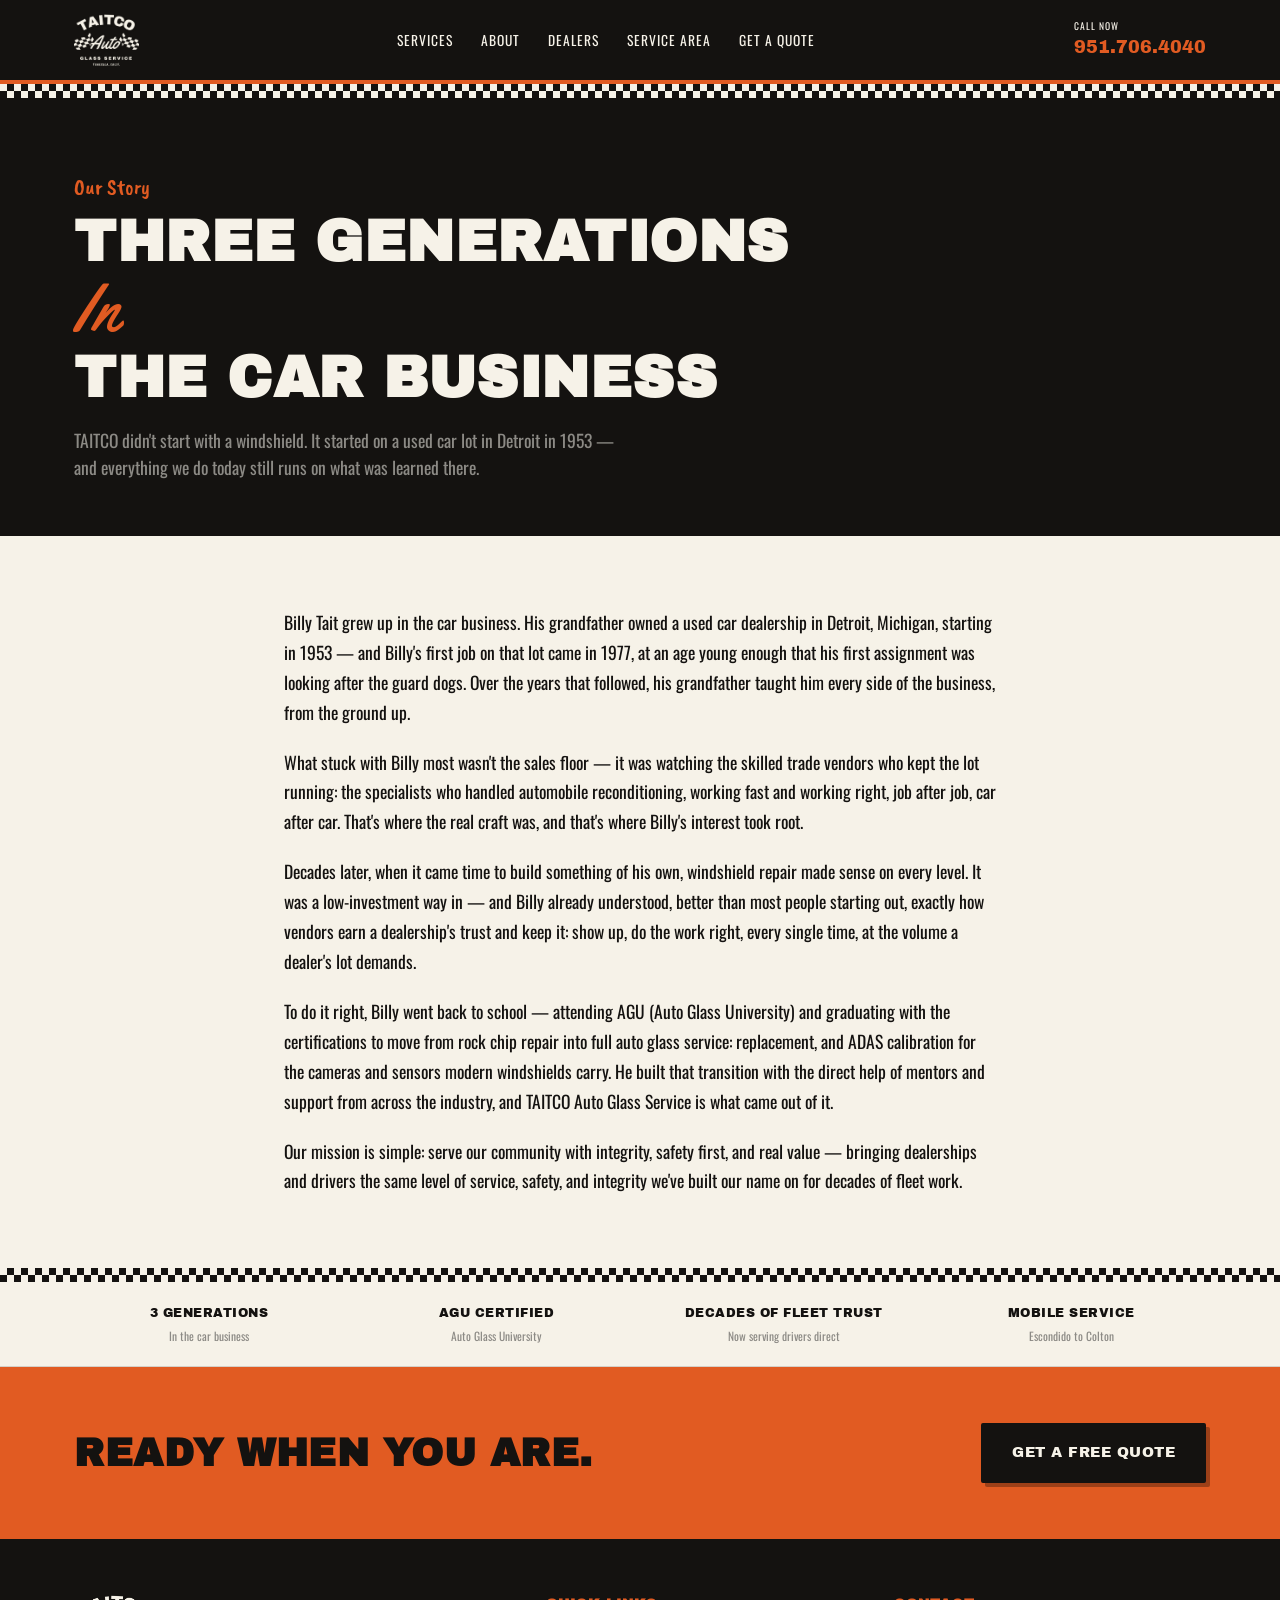
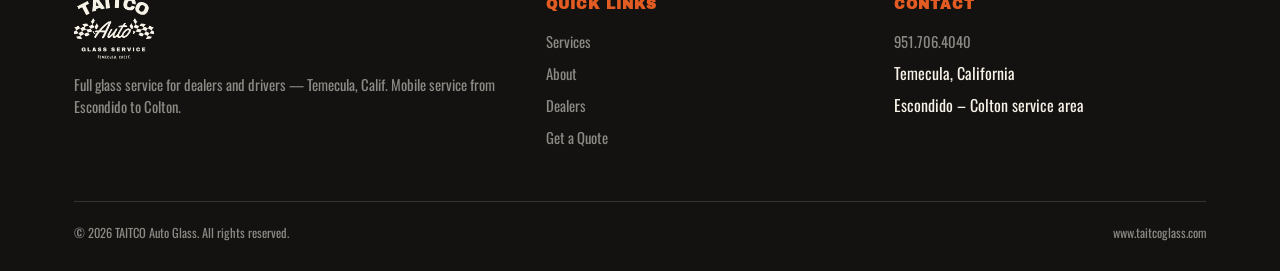
==== about.html @ 7a6e1a65 "Add About page (real founder story), 3 service detail pages with FAQs, sharpen guarantee copy — mode" ====
<!DOCTYPE html>
<html lang="en">
<head>
<meta charset="UTF-8">
<meta name="viewport" content="width=device-width, initial-scale=1.0">
<title>About Us | TAITCO Auto Glass — Temecula, CA</title>
<meta name="description" content="Three generations in the car business. TAITCO Auto Glass brings decades of dealer-trusted service to every windshield repair and replacement in Temecula, CA.">
<link rel="icon" type="image/png" href="images/taitco-logo.png">
<link rel="preconnect" href="https://fonts.googleapis.com">
<link href="https://fonts.googleapis.com/css2?family=Archivo+Black&family=Caveat+Brush&family=Oswald:wght@400;500;600&family=Yellowtail&display=swap" rel="stylesheet">
<link rel="stylesheet" href="css/style.css">
</head>
<body>

<header class="site-header">
  <div class="wrap">
    <a href="index.html" class="brand"><img src="images/taitco-logo.png" alt="TAITCO Auto Glass Service — Temecula, Calif." class="brand-mark"></a>
    <nav class="main-nav">
      <a href="index.html#services">Services</a>
      <a href="about.html">About</a>
      <a href="dealer.html">Dealers</a>
      <a href="index.html#service-area">Service Area</a>
      <a href="index.html#quote">Get a Quote</a>
    </nav>
    <a href="tel:9517064040" class="header-phone">
      <small>Call Now</small>
      951.706.4040
    </a>
  </div>
</header>

<div class="flag-divider"></div>

<!-- ABOUT HERO -->
<section class="hero" style="padding-bottom:56px;">
  <div class="wrap" style="grid-template-columns:1fr;">
    <div>
      <span class="hero-eyebrow">Our Story</span>
      <h1>Three Generations <span class="script">In</span> The Car Business</h1>
      <p class="hero-sub" style="max-width:62ch;">TAITCO didn't start with a windshield. It started on a used car lot in Detroit in 1953 — and everything we do today still runs on what was learned there.</p>
    </div>
  </div>
</section>

<!-- FOUNDER STORY -->
<section>
  <div class="wrap" style="max-width:760px;">
    <p style="font-size:1.1rem; line-height:1.7; margin-bottom:20px;">
      Billy Tait grew up in the car business. His grandfather owned a used car dealership in Detroit, Michigan, starting in 1953 — and Billy's first job on that lot came in 1977, at an age young enough that his first assignment was looking after the guard dogs. Over the years that followed, his grandfather taught him every side of the business, from the ground up.
    </p>
    <p style="font-size:1.1rem; line-height:1.7; margin-bottom:20px;">
      What stuck with Billy most wasn't the sales floor — it was watching the skilled trade vendors who kept the lot running: the specialists who handled automobile reconditioning, working fast and working right, job after job, car after car. That's where the real craft was, and that's where Billy's interest took root.
    </p>
    <p style="font-size:1.1rem; line-height:1.7; margin-bottom:20px;">
      Decades later, when it came time to build something of his own, windshield repair made sense on every level. It was a low-investment way in — and Billy already understood, better than most people starting out, exactly how vendors earn a dealership's trust and keep it: show up, do the work right, every single time, at the volume a dealer's lot demands.
    </p>
    <p style="font-size:1.1rem; line-height:1.7; margin-bottom:20px;">
      To do it right, Billy went back to school — attending AGU (Auto Glass University) and graduating with the certifications to move from rock chip repair into full auto glass service: replacement, and ADAS calibration for the cameras and sensors modern windshields carry. He built that transition with the direct help of mentors and support from across the industry, and TAITCO Auto Glass Service is what came out of it.
    </p>
    <p style="font-size:1.1rem; line-height:1.7;">
      Our mission is simple: serve our community with integrity, safety first, and real value — bringing dealerships and drivers the same level of service, safety, and integrity we've built our name on for decades of fleet work.
    </p>
  </div>
</section>

<div class="flag-divider"></div>

<!-- TRUST BAR -->
<div class="trust-bar">
  <div class="wrap">
    <div class="trust-item">3 Generations<span>In the car business</span></div>
    <div class="trust-item">AGU Certified<span>Auto Glass University</span></div>
    <div class="trust-item">Decades of Fleet Trust<span>Now serving drivers direct</span></div>
    <div class="trust-item">Mobile Service<span>Escondido to Colton</span></div>
  </div>
</div>

<!-- CTA -->
<section class="mobile-callout" style="padding:56px 0;">
  <div class="wrap">
    <h2 class="mt-0">Ready When You Are.</h2>
    <a href="index.html#quote" class="btn btn-dark">Get a Free Quote</a>
  </div>
</section>

<!-- FOOTER -->
<footer class="site-footer">
  <div class="wrap">
    <div class="footer-grid">
      <div>
        <div class="brand" style="margin-bottom:14px;"><img src="images/taitco-logo.png" alt="TAITCO Auto Glass Service" class="brand-mark" style="height:64px;"></div>
        <p>Full glass service for dealers and drivers &mdash; Temecula, Calif. Mobile service from Escondido to Colton.</p>
      </div>
      <div>
        <h4>Quick Links</h4>
        <ul>
          <li><a href="index.html#services">Services</a></li>
          <li><a href="about.html">About</a></li>
          <li><a href="dealer.html">Dealers</a></li>
          <li><a href="index.html#quote">Get a Quote</a></li>
        </ul>
      </div>
      <div>
        <h4>Contact</h4>
        <ul>
          <li><a href="tel:9517064040">951.706.4040</a></li>
          <li>Temecula, California</li>
          <li>Escondido &ndash; Colton service area</li>
        </ul>
      </div>
    </div>
    <div class="footer-bottom">
      <span>&copy; <span id="year"></span> TAITCO Auto Glass. All rights reserved.</span>
      <span>www.taitcoglass.com</span>
    </div>
  </div>
</footer>

<script src="js/main.js"></script>
</body>
</html>
---- css/style.css ----
/* ===========================================================
   TAITCO GLASS — Brand tokens
   =========================================================== */
:root {
  --ink: #141210;
  --cream: #F6F2E8;
  --gray: #8C8A85;
  --orange: #E15B22;
  --gold: #B8912F;

  --font-display: 'Archivo Black', sans-serif;
  --font-script: 'Yellowtail', cursive;
  --font-hand: 'Caveat Brush', cursive;
  --font-body: 'Oswald', sans-serif;

  --max-w: 1180px;
}

* { box-sizing: border-box; margin: 0; padding: 0; }

html { scroll-behavior: smooth; }

body {
  background: var(--cream);
  color: var(--ink);
  font-family: var(--font-body);
  font-weight: 400;
  line-height: 1.5;
  -webkit-font-smoothing: antialiased;
}

img { max-width: 100%; display: block; }

a { color: inherit; text-decoration: none; }

.wrap {
  max-width: var(--max-w);
  margin: 0 auto;
  padding: 0 24px;
}

h1, h2, h3 {
  font-family: var(--font-display);
  text-transform: uppercase;
  letter-spacing: 0.5px;
  line-height: 1.1;
}

h1 { font-size: clamp(2.1rem, 5vw, 3.6rem); }
h2 { font-size: clamp(1.6rem, 3.5vw, 2.4rem); }
h3 { font-size: 1.15rem; }

.script { font-family: var(--font-script); font-weight: 400; text-transform: none; letter-spacing: 0; }
.hand { font-family: var(--font-hand); text-transform: none; letter-spacing: 0; }

/* Buttons */
.btn {
  display: inline-flex;
  align-items: center;
  gap: 10px;
  font-family: var(--font-display);
  text-transform: uppercase;
  font-size: 0.9rem;
  letter-spacing: 0.5px;
  padding: 16px 28px;
  border: 3px solid var(--ink);
  border-radius: 2px;
  box-shadow: 4px 4px 0 var(--ink);
  transition: transform 0.12s ease, box-shadow 0.12s ease;
  cursor: pointer;
}
.btn:hover { transform: translate(2px, 2px); box-shadow: 2px 2px 0 var(--ink); }
.btn:active { transform: translate(4px, 4px); box-shadow: 0 0 0 var(--ink); }

.btn-primary { background: var(--orange); color: var(--cream); }
.btn-dark { background: var(--ink); color: var(--cream); }
.btn-ghost { background: transparent; color: var(--ink); }

/* ===========================================================
   HEADER
   =========================================================== */
.site-header {
  position: sticky;
  top: 0;
  z-index: 100;
  background: var(--ink);
  color: var(--cream);
  border-bottom: 4px solid var(--orange);
}
.site-header .wrap {
  display: flex;
  align-items: center;
  justify-content: space-between;
  padding-top: 14px;
  padding-bottom: 14px;
  gap: 16px;
}
.brand { display: flex; align-items: center; }
.brand-mark { height: 44px; width: auto; display: block; }
@media (min-width: 900px) { .brand-mark { height: 52px; } }

.header-phone {
  font-family: var(--font-display);
  font-size: 1.1rem;
  color: var(--orange);
  white-space: nowrap;
}
.header-phone small {
  display: block;
  font-family: var(--font-body);
  text-transform: uppercase;
  font-size: 0.6rem;
  color: var(--cream);
  letter-spacing: 1px;
  margin-bottom: 2px;
}

.main-nav { display: none; }
@media (min-width: 900px) {
  .main-nav { display: flex; gap: 28px; }
  .main-nav a {
    font-family: var(--font-body);
    text-transform: uppercase;
    font-size: 0.85rem;
    letter-spacing: 1px;
  }
  .main-nav a:hover { color: var(--orange); }
}

/* ===========================================================
   FLAG DIVIDER — signature element
   =========================================================== */
.flag-divider {
  height: 14px;
  background-image: linear-gradient(45deg, var(--ink) 25%, transparent 25%),
    linear-gradient(-45deg, var(--ink) 25%, transparent 25%),
    linear-gradient(45deg, transparent 75%, var(--ink) 75%),
    linear-gradient(-45deg, transparent 75%, var(--ink) 75%);
  background-size: 14px 14px;
  background-position: 0 0, 0 7px, 7px -7px, -7px 0px;
  background-color: var(--cream);
}

/* ===========================================================
   HERO
   =========================================================== */
.hero {
  background: var(--ink);
  color: var(--cream);
  padding: 72px 0 64px;
  position: relative;
  overflow: hidden;
}
.hero .wrap {
  display: grid;
  gap: 40px;
}
@media (min-width: 900px) {
  .hero .wrap { grid-template-columns: 1.1fr 0.9fr; align-items: center; }
}
.hero-eyebrow {
  font-family: var(--font-hand);
  color: var(--orange);
  font-size: 1.4rem;
}
.hero h1 { margin-top: 6px; }
.hero h1 .script { color: var(--orange); display: block; font-size: 1.15em; }
.hero-sub {
  margin-top: 18px;
  font-size: 1.1rem;
  color: var(--gray);
  max-width: 46ch;
}
.hero-actions {
  margin-top: 30px;
  display: flex;
  flex-wrap: wrap;
  gap: 16px;
}
.hero-service-area {
  margin-top: 24px;
  font-size: 0.85rem;
  text-transform: uppercase;
  letter-spacing: 1px;
  color: var(--gray);
}
.hero-service-area strong { color: var(--cream); }

.hero-services {
  display: grid;
  gap: 12px;
}
.hero-service-card {
  background: var(--cream);
  color: var(--ink);
  border: 3px solid var(--ink);
  border-radius: 2px;
  padding: 18px 20px;
  box-shadow: 5px 5px 0 var(--orange);
}
.hero-service-card h3 { color: var(--ink); }
.hero-service-card p { font-size: 0.9rem; color: var(--gray); margin-top: 4px; }

/* ===========================================================
   TRUST BAR
   =========================================================== */
.trust-bar {
  background: var(--cream);
  border-bottom: 1px solid rgba(20,18,16,0.15);
  padding: 22px 0;
}
.trust-bar .wrap {
  display: grid;
  grid-template-columns: repeat(2, 1fr);
  gap: 18px;
  text-align: center;
}
@media (min-width: 700px) {
  .trust-bar .wrap { grid-template-columns: repeat(4, 1fr); }
}
.trust-item {
  font-family: var(--font-display);
  font-size: 0.78rem;
  text-transform: uppercase;
  letter-spacing: 0.5px;
  color: var(--ink);
}
.trust-item span {
  display: block;
  font-family: var(--font-body);
  color: var(--gray);
  font-size: 0.72rem;
  text-transform: none;
  letter-spacing: 0;
  margin-top: 4px;
}

/* ===========================================================
   SECTION SHARED
   =========================================================== */
section { padding: 72px 0; }
.section-head { max-width: 620px; margin-bottom: 44px; }
.section-eyebrow {
  font-family: var(--font-hand);
  color: var(--orange);
  font-size: 1.3rem;
  display: block;
  margin-bottom: 4px;
}
.section-head p { color: var(--gray); margin-top: 12px; font-size: 1.05rem; }

/* ===========================================================
   SERVICES GRID
   =========================================================== */
.services-grid {
  display: grid;
  gap: 24px;
  grid-template-columns: 1fr;
}
@media (min-width: 700px) {
  .services-grid { grid-template-columns: repeat(3, 1fr); }
}
.service-card {
  background: var(--ink);
  color: var(--cream);
  border-radius: 2px;
  padding: 30px 26px;
  display: flex;
  flex-direction: column;
  gap: 14px;
  border: 3px solid var(--ink);
  transition: border-color 0.15s ease;
}
.service-card:hover { border-color: var(--orange); }
.service-card .num {
  font-family: var(--font-display);
  color: var(--orange);
  font-size: 0.85rem;
}
.service-card h3 { color: var(--cream); }
.service-card p { color: var(--gray); font-size: 0.95rem; flex-grow: 1; }
.service-card .learn {
  font-family: var(--font-display);
  font-size: 0.78rem;
  text-transform: uppercase;
  color: var(--orange);
  letter-spacing: 0.5px;
}

/* ===========================================================
   DEALER / RETAIL SPLIT — signature section
   =========================================================== */
.split {
  background: var(--ink);
  color: var(--cream);
}
.split-grid {
  display: grid;
  gap: 2px;
  background: var(--orange);
  border: 2px solid var(--orange);
}
@media (min-width: 800px) {
  .split-grid { grid-template-columns: 1fr 1fr; }
}
.split-panel {
  background: var(--ink);
  padding: 44px 36px;
}
.split-panel .tag {
  font-family: var(--font-display);
  font-size: 0.75rem;
  letter-spacing: 1px;
  color: var(--orange);
  text-transform: uppercase;
}
.split-panel h3 { margin-top: 10px; color: var(--cream); font-size: 1.7rem; }
.split-panel p { color: var(--gray); margin-top: 14px; }
.split-panel ul { margin-top: 18px; list-style: none; }
.split-panel li {
  padding-left: 22px;
  position: relative;
  margin-bottom: 10px;
  font-size: 0.95rem;
  color: var(--cream);
}
.split-panel li::before {
  content: "";
  position: absolute;
  left: 0;
  top: 8px;
  width: 10px;
  height: 10px;
  background: var(--orange);
}
.split-panel .btn { margin-top: 22px; }

/* ===========================================================
   MOBILE CALLOUT
   =========================================================== */
.mobile-callout {
  background: var(--orange);
  color: var(--ink);
  padding: 54px 0;
}
.mobile-callout .wrap {
  display: flex;
  flex-wrap: wrap;
  align-items: center;
  justify-content: space-between;
  gap: 24px;
}
.mobile-callout h2 { max-width: 560px; }
.mobile-callout .btn-dark { background: var(--ink); color: var(--cream); border-color: var(--ink); box-shadow: 4px 4px 0 rgba(0,0,0,0.3); }

/* ===========================================================
   SERVICE AREA
   =========================================================== */
.area-list {
  display: flex;
  flex-wrap: wrap;
  gap: 10px 14px;
  margin-top: 8px;
}
.area-list span {
  font-family: var(--font-body);
  font-size: 0.9rem;
  text-transform: uppercase;
  letter-spacing: 0.5px;
  padding: 8px 14px;
  border: 2px solid var(--ink);
  border-radius: 2px;
}

/* ===========================================================
   QUOTE FORM
   =========================================================== */
.quote-section { background: #ECE7D9; }
.quote-box {
  background: var(--cream);
  border: 3px solid var(--ink);
  border-radius: 2px;
  box-shadow: 8px 8px 0 var(--orange);
  padding: 40px;
  max-width: 720px;
}
.form-grid { display: grid; gap: 18px; margin-top: 24px; }
@media (min-width: 640px) {
  .form-grid.two-col { grid-template-columns: 1fr 1fr; }
}
label {
  display: block;
  font-family: var(--font-display);
  font-size: 0.72rem;
  text-transform: uppercase;
  letter-spacing: 0.5px;
  margin-bottom: 6px;
}
input, select, textarea {
  width: 100%;
  font-family: var(--font-body);
  font-size: 1rem;
  padding: 12px 14px;
  border: 2px solid var(--ink);
  border-radius: 2px;
  background: #fff;
  color: var(--ink);
}
input:focus, select:focus, textarea:focus {
  outline: 3px solid var(--orange);
  outline-offset: 1px;
}
.quote-note {
  margin-top: 18px;
  font-size: 0.85rem;
  color: var(--gray);
  border-left: 3px solid var(--orange);
  padding-left: 12px;
}

/* ===========================================================
   REVIEWS
   =========================================================== */
.reviews-grid {
  display: grid;
  gap: 22px;
  grid-template-columns: 1fr;
}
@media (min-width: 700px) {
  .reviews-grid { grid-template-columns: repeat(3, 1fr); }
}
.review-card {
  background: var(--cream);
  border: 2px solid var(--ink);
  padding: 26px;
  border-radius: 2px;
}
.review-card .stars { color: var(--gold); font-size: 1.1rem; letter-spacing: 2px; }
.review-card p { margin-top: 12px; font-size: 0.95rem; }
.review-card .who {
  margin-top: 16px;
  font-family: var(--font-display);
  font-size: 0.78rem;
  text-transform: uppercase;
  color: var(--gray);
}

/* ===========================================================
   FOOTER
   =========================================================== */
.site-footer {
  background: var(--ink);
  color: var(--cream);
  padding: 56px 0 28px;
}
.footer-grid {
  display: grid;
  gap: 36px;
  grid-template-columns: 1fr;
}
@media (min-width: 800px) {
  .footer-grid { grid-template-columns: 1.4fr 1fr 1fr; }
}
.footer-grid h4 {
  font-family: var(--font-display);
  font-size: 0.85rem;
  text-transform: uppercase;
  letter-spacing: 1px;
  color: var(--orange);
  margin-bottom: 14px;
}
.footer-grid p, .footer-grid a { color: var(--gray); font-size: 0.92rem; }
.footer-grid ul { list-style: none; }
.footer-grid li { margin-bottom: 8px; }
.footer-grid a:hover { color: var(--cream); }
.footer-bottom {
  margin-top: 44px;
  padding-top: 22px;
  border-top: 1px solid rgba(246,242,232,0.15);
  font-size: 0.78rem;
  color: var(--gray);
  display: flex;
  flex-wrap: wrap;
  justify-content: space-between;
  gap: 10px;
}

/* Utility */
.center { text-align: center; }
.mt-0 { margin-top: 0; }
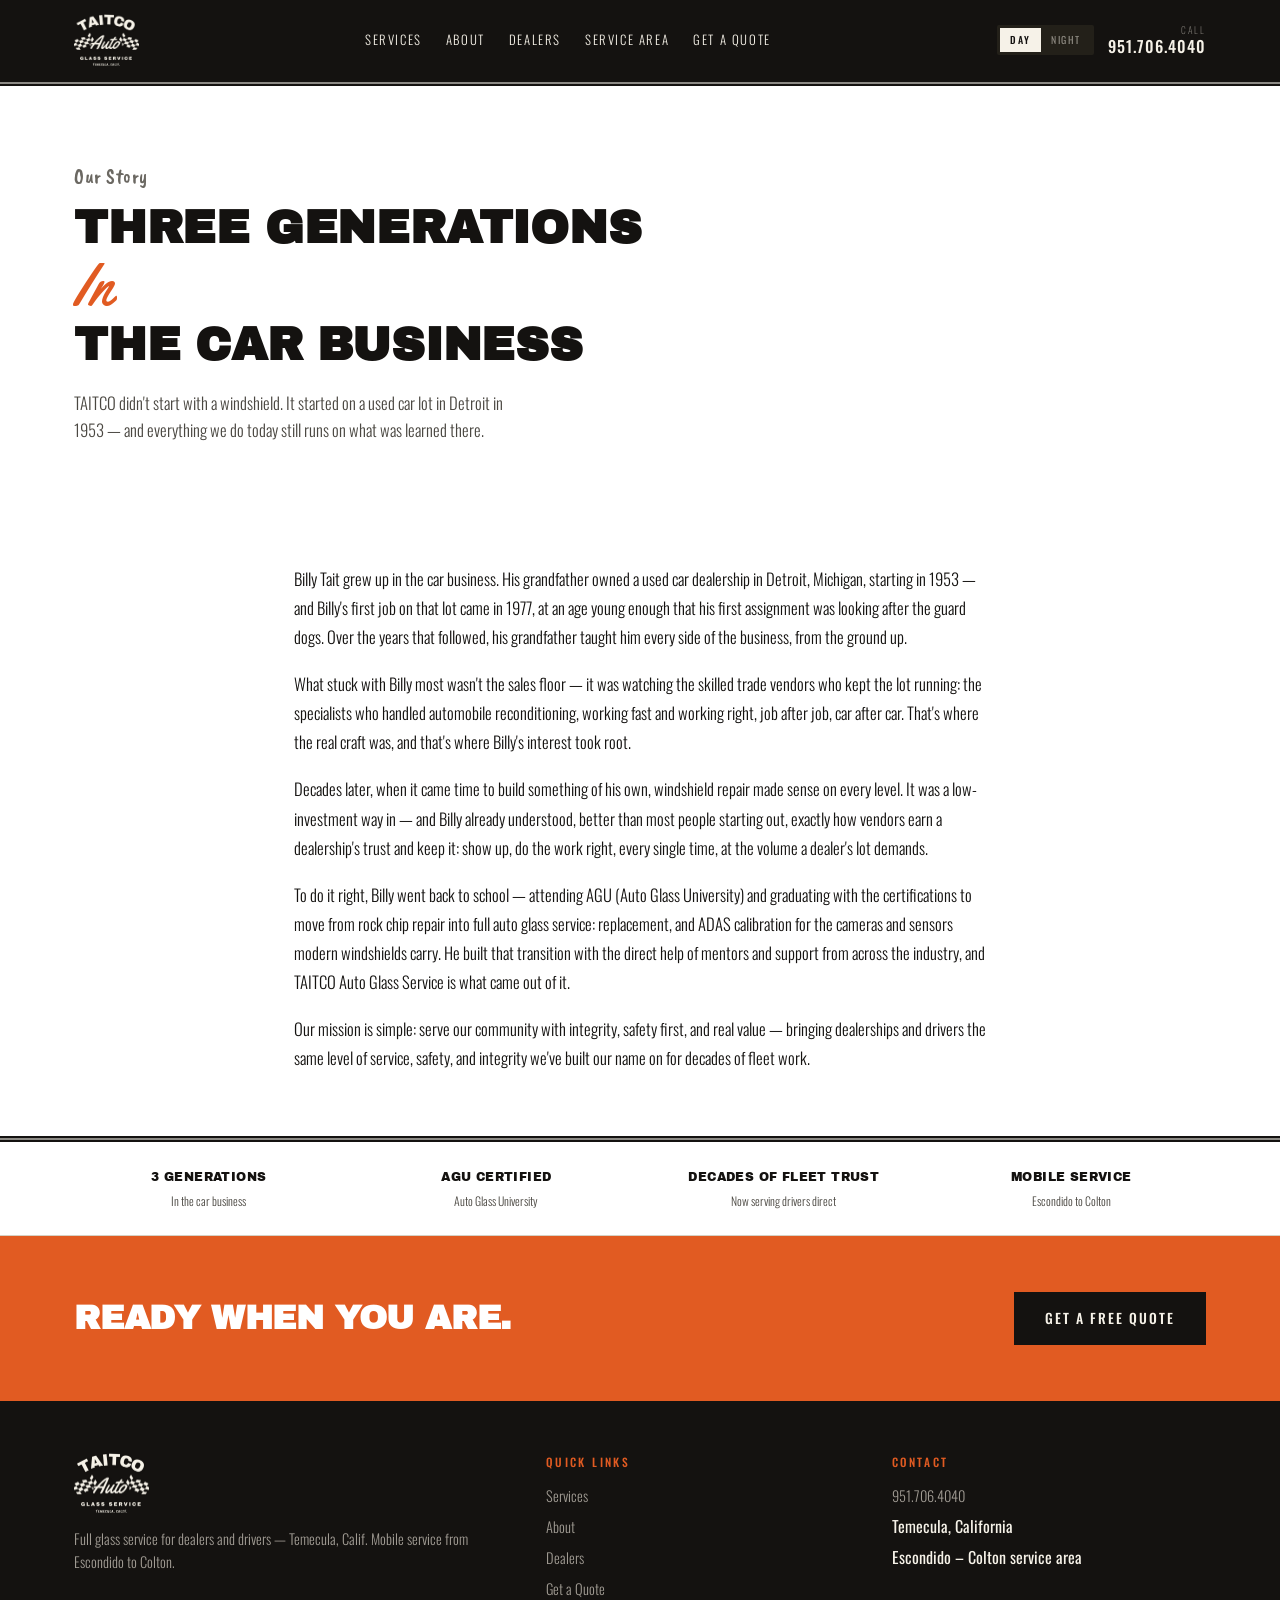
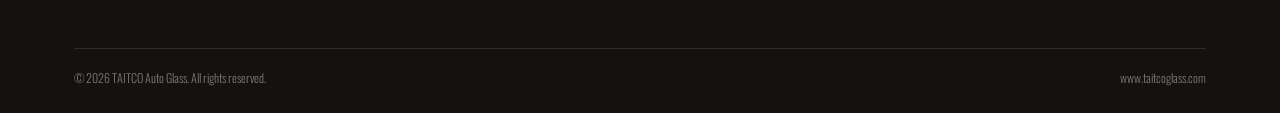
==== commit a86868e4: "Redesign: Sign Shop / grey direction — flat buttons, pinstripe replaces checkered band, day/night th" ====
--- a/about.html
+++ b/about.html
@@ -1,5 +1,5 @@
 <!DOCTYPE html>
-<html lang="en">
+<html lang="en" data-theme="night">
 <head>
 <meta charset="UTF-8">
 <meta name="viewport" content="width=device-width, initial-scale=1.0">
@@ -7,7 +7,7 @@
 <meta name="description" content="Three generations in the car business. TAITCO Auto Glass brings decades of dealer-trusted service to every windshield repair and replacement in Temecula, CA.">
 <link rel="icon" type="image/png" href="images/taitco-logo.png">
 <link rel="preconnect" href="https://fonts.googleapis.com">
-<link href="https://fonts.googleapis.com/css2?family=Archivo+Black&family=Caveat+Brush&family=Oswald:wght@400;500;600&family=Yellowtail&display=swap" rel="stylesheet">
+<link href="https://fonts.googleapis.com/css2?family=Archivo+Black&family=Caveat+Brush&family=Oswald:wght@200;300;400;500;600&family=Yellowtail&display=swap" rel="stylesheet">
 <link rel="stylesheet" href="css/style.css">
 </head>
 <body>
@@ -22,48 +22,62 @@
       <a href="index.html#service-area">Service Area</a>
       <a href="index.html#quote">Get a Quote</a>
     </nav>
-    <a href="tel:9517064040" class="header-phone">
-      <small>Call Now</small>
-      951.706.4040
-    </a>
+    <div class="header-right">
+      <div class="theme-switch" role="group" aria-label="Display mode">
+        <button id="btnDay" type="button" onclick="setTheme('day')">Day</button>
+        <button id="btnNight" type="button" class="on" onclick="setTheme('night')">Night</button>
+      </div>
+      <a href="tel:9517064040" class="header-phone">
+        <small>Call</small>
+        951.706.4040
+      </a>
+      <button class="nav-toggle" id="navToggle" aria-label="Menu"><span></span><span></span><span></span></button>
+    </div>
   </div>
+  <nav class="mobile-nav" id="mobileNav">
+    <a href="index.html#services">Services</a>
+    <a href="about.html">About</a>
+    <a href="dealer.html">Dealers</a>
+    <a href="index.html#service-area">Service Area</a>
+    <a href="index.html#quote">Get a Quote</a>
+  </nav>
 </header>
 
-<div class="flag-divider"></div>
+<div class="pin"></div>
 
 <!-- ABOUT HERO -->
 <section class="hero" style="padding-bottom:56px;">
-  <div class="wrap" style="grid-template-columns:1fr;">
+  <div class="wrap" style="grid-template-columns:1fr">
     <div>
       <span class="hero-eyebrow">Our Story</span>
       <h1>Three Generations <span class="script">In</span> The Car Business</h1>
-      <p class="hero-sub" style="max-width:62ch;">TAITCO didn't start with a windshield. It started on a used car lot in Detroit in 1953 — and everything we do today still runs on what was learned there.</p>
+      <p class="hero-sub">TAITCO didn't start with a windshield. It started on a used car lot in Detroit in 1953 — and everything we do today still runs on what was learned there.</p>
     </div>
   </div>
 </section>
 
 <!-- FOUNDER STORY -->
 <section>
-  <div class="wrap" style="max-width:760px;">
-    <p style="font-size:1.1rem; line-height:1.7; margin-bottom:20px;">
+  <div class="wrap longform">
+    <p>
       Billy Tait grew up in the car business. His grandfather owned a used car dealership in Detroit, Michigan, starting in 1953 — and Billy's first job on that lot came in 1977, at an age young enough that his first assignment was looking after the guard dogs. Over the years that followed, his grandfather taught him every side of the business, from the ground up.
     </p>
-    <p style="font-size:1.1rem; line-height:1.7; margin-bottom:20px;">
+    <p>
       What stuck with Billy most wasn't the sales floor — it was watching the skilled trade vendors who kept the lot running: the specialists who handled automobile reconditioning, working fast and working right, job after job, car after car. That's where the real craft was, and that's where Billy's interest took root.
     </p>
-    <p style="font-size:1.1rem; line-height:1.7; margin-bottom:20px;">
+    <p>
       Decades later, when it came time to build something of his own, windshield repair made sense on every level. It was a low-investment way in — and Billy already understood, better than most people starting out, exactly how vendors earn a dealership's trust and keep it: show up, do the work right, every single time, at the volume a dealer's lot demands.
     </p>
-    <p style="font-size:1.1rem; line-height:1.7; margin-bottom:20px;">
+    <p>
       To do it right, Billy went back to school — attending AGU (Auto Glass University) and graduating with the certifications to move from rock chip repair into full auto glass service: replacement, and ADAS calibration for the cameras and sensors modern windshields carry. He built that transition with the direct help of mentors and support from across the industry, and TAITCO Auto Glass Service is what came out of it.
     </p>
-    <p style="font-size:1.1rem; line-height:1.7;">
+    <p>
       Our mission is simple: serve our community with integrity, safety first, and real value — bringing dealerships and drivers the same level of service, safety, and integrity we've built our name on for decades of fleet work.
     </p>
   </div>
 </section>
 
-<div class="flag-divider"></div>
+<div class="pin"></div>
 
 <!-- TRUST BAR -->
 <div class="trust-bar">
@@ -88,7 +102,7 @@
   <div class="wrap">
     <div class="footer-grid">
       <div>
-        <div class="brand" style="margin-bottom:14px;"><img src="images/taitco-logo.png" alt="TAITCO Auto Glass Service" class="brand-mark" style="height:64px;"></div>
+        <div class="brand" style="margin-bottom:14px;"><img src="images/taitco-logo.png" alt="TAITCO Auto Glass Service" class="brand-mark" style="height:60px"></div>
         <p>Full glass service for dealers and drivers &mdash; Temecula, Calif. Mobile service from Escondido to Colton.</p>
       </div>
       <div>
--- a/css/style.css
+++ b/css/style.css
@@ -1,490 +1,344 @@
 /* ===========================================================
-   TAITCO GLASS — Brand tokens
+   TAITCO GLASS — Sign Shop / Grey
+   Two themes: night (default) and day (bright, outdoor-legible)
    =========================================================== */
-:root {
-  --ink: #141210;
-  --cream: #F6F2E8;
-  --gray: #8C8A85;
-  --orange: #E15B22;
-  --gold: #B8912F;
-
-  --font-display: 'Archivo Black', sans-serif;
-  --font-script: 'Yellowtail', cursive;
-  --font-hand: 'Caveat Brush', cursive;
-  --font-body: 'Oswald', sans-serif;
-
-  --max-w: 1180px;
-}
-
-* { box-sizing: border-box; margin: 0; padding: 0; }
-
-html { scroll-behavior: smooth; }
-
-body {
-  background: var(--cream);
-  color: var(--ink);
-  font-family: var(--font-body);
-  font-weight: 400;
-  line-height: 1.5;
-  -webkit-font-smoothing: antialiased;
-}
-
-img { max-width: 100%; display: block; }
-
-a { color: inherit; text-decoration: none; }
-
-.wrap {
-  max-width: var(--max-w);
-  margin: 0 auto;
-  padding: 0 24px;
-}
-
-h1, h2, h3 {
-  font-family: var(--font-display);
-  text-transform: uppercase;
-  letter-spacing: 0.5px;
-  line-height: 1.1;
-}
-
-h1 { font-size: clamp(2.1rem, 5vw, 3.6rem); }
-h2 { font-size: clamp(1.6rem, 3.5vw, 2.4rem); }
-h3 { font-size: 1.15rem; }
-
-.script { font-family: var(--font-script); font-weight: 400; text-transform: none; letter-spacing: 0; }
-.hand { font-family: var(--font-hand); text-transform: none; letter-spacing: 0; }
-
-/* Buttons */
-.btn {
-  display: inline-flex;
-  align-items: center;
-  gap: 10px;
-  font-family: var(--font-display);
-  text-transform: uppercase;
-  font-size: 0.9rem;
-  letter-spacing: 0.5px;
-  padding: 16px 28px;
-  border: 3px solid var(--ink);
-  border-radius: 2px;
-  box-shadow: 4px 4px 0 var(--ink);
-  transition: transform 0.12s ease, box-shadow 0.12s ease;
-  cursor: pointer;
-}
-.btn:hover { transform: translate(2px, 2px); box-shadow: 2px 2px 0 var(--ink); }
-.btn:active { transform: translate(4px, 4px); box-shadow: 0 0 0 var(--ink); }
-
-.btn-primary { background: var(--orange); color: var(--cream); }
-.btn-dark { background: var(--ink); color: var(--cream); }
-.btn-ghost { background: transparent; color: var(--ink); }
-
-/* ===========================================================
-   HEADER
-   =========================================================== */
-.site-header {
-  position: sticky;
-  top: 0;
-  z-index: 100;
-  background: var(--ink);
-  color: var(--cream);
-  border-bottom: 4px solid var(--orange);
-}
-.site-header .wrap {
-  display: flex;
-  align-items: center;
-  justify-content: space-between;
-  padding-top: 14px;
-  padding-bottom: 14px;
-  gap: 16px;
-}
-.brand { display: flex; align-items: center; }
-.brand-mark { height: 44px; width: auto; display: block; }
-@media (min-width: 900px) { .brand-mark { height: 52px; } }
-
-.header-phone {
-  font-family: var(--font-display);
-  font-size: 1.1rem;
-  color: var(--orange);
-  white-space: nowrap;
-}
-.header-phone small {
-  display: block;
-  font-family: var(--font-body);
-  text-transform: uppercase;
-  font-size: 0.6rem;
-  color: var(--cream);
-  letter-spacing: 1px;
-  margin-bottom: 2px;
-}
-
-.main-nav { display: none; }
-@media (min-width: 900px) {
-  .main-nav { display: flex; gap: 28px; }
-  .main-nav a {
-    font-family: var(--font-body);
-    text-transform: uppercase;
-    font-size: 0.85rem;
-    letter-spacing: 1px;
+
+:root{
+  --ink:#141210;
+  --cream:#F6F2E8;
+  --grey:#8C8A85;
+  --orange:#E15B22;
+
+  --font-display:'Archivo Black', sans-serif;
+  --font-script:'Yellowtail', cursive;
+  --font-hand:'Caveat Brush', cursive;
+  --font-body:'Oswald', sans-serif;
+
+  --max-w:1180px;
+}
+
+/* ---------- NIGHT (default) ---------- */
+[data-theme="night"]{
+  --pageBg:#F2EDE1;
+  --panelBg:#FFFFFF;
+  --altBg:#EAE4D6;
+  --darkBg:#141210;
+  --darkText:#F6F2E8;
+  --darkSub:#a09b93;
+  --darkMeta:#7c7871;
+  --text:#141210;
+  --bodyText:#6f6b64;
+  --eyebrow:#8C8A85;
+  --hairline:#ddd6c6;
+  --ghostBorder:rgba(246,242,232,.3);
+  --ghostText:#F6F2E8;
+  --fieldBg:#FFFFFF;
+  --fieldBorder:#141210;
+}
+
+/* ---------- DAY (bright / outdoor) ---------- */
+[data-theme="day"]{
+  --pageBg:#FFFFFF;
+  --panelBg:#F7F5EF;
+  --altBg:#F2EFE7;
+  --darkBg:#FFFFFF;
+  --darkText:#141210;
+  --darkSub:#4a4741;
+  --darkMeta:#65625c;
+  --text:#141210;
+  --bodyText:#4a4741;
+  --eyebrow:#6b6862;
+  --hairline:#d6d1c4;
+  --ghostBorder:#141210;
+  --ghostText:#141210;
+  --fieldBg:#FFFFFF;
+  --fieldBorder:#141210;
+}
+
+*{box-sizing:border-box;margin:0;padding:0}
+html{scroll-behavior:smooth}
+
+body{
+  background:var(--pageBg);
+  color:var(--text);
+  font-family:var(--font-body);
+  font-weight:400;
+  line-height:1.5;
+  -webkit-font-smoothing:antialiased;
+  transition:background .25s ease,color .25s ease;
+}
+
+img{max-width:100%;display:block}
+a{color:inherit;text-decoration:none}
+
+.wrap{max-width:var(--max-w);margin:0 auto;padding:0 24px}
+
+h1,h2,h3{
+  font-family:var(--font-display);
+  text-transform:uppercase;
+  letter-spacing:-.2px;
+  line-height:1.12;
+}
+h1{font-size:clamp(1.9rem,5vw,2.9rem)}
+h2{font-size:clamp(1.45rem,3.2vw,2.1rem)}
+h3{font-size:1rem;letter-spacing:.2px}
+
+.script{font-family:var(--font-script);font-weight:400;text-transform:none;letter-spacing:0}
+.hand{font-family:var(--font-hand);text-transform:none;letter-spacing:0}
+
+/* ===================== BUTTONS ===================== */
+.btn{
+  display:inline-flex;align-items:center;justify-content:center;gap:8px;
+  font-family:var(--font-body);font-weight:500;
+  text-transform:uppercase;font-size:.86rem;letter-spacing:2px;
+  padding:15px 30px;border:1px solid transparent;border-radius:0;
+  cursor:pointer;transition:opacity .16s ease,background .16s ease;
+}
+.btn:hover{opacity:.88}
+.btn-primary{background:var(--orange);color:#fff;border-color:var(--orange)}
+.btn-dark{background:var(--ink);color:var(--cream);border-color:var(--ink)}
+.btn-ghost{background:none;border-color:var(--ghostBorder);color:var(--ghostText)}
+.btn:disabled{opacity:.4;cursor:not-allowed}
+.btn:focus-visible{outline:2px solid var(--orange);outline-offset:3px}
+
+/* ===================== HEADER ===================== */
+.site-header{
+  position:sticky;top:0;z-index:100;
+  background:var(--ink);color:var(--cream);
+}
+.site-header .wrap{
+  display:flex;align-items:center;justify-content:space-between;gap:14px;
+  padding-top:14px;padding-bottom:14px;
+}
+.brand{display:flex;align-items:center}
+.brand-mark{height:52px;width:auto;display:block}
+
+.header-right{display:flex;align-items:center;gap:14px}
+
+.header-phone{
+  font-family:var(--font-body);font-weight:500;font-size:1rem;letter-spacing:1px;
+  color:var(--cream);white-space:nowrap;text-align:right;line-height:1.15;
+}
+.header-phone small{
+  display:block;font-weight:200;font-size:.6rem;letter-spacing:2px;
+  color:#918d86;text-transform:uppercase;margin-bottom:1px;
+}
+
+.theme-switch{display:flex;background:#232019;padding:3px;border-radius:2px}
+.theme-switch button{
+  background:none;border:none;cursor:pointer;font-family:var(--font-body);
+  font-weight:400;font-size:.62rem;letter-spacing:1.6px;text-transform:uppercase;
+  color:#8d8981;padding:7px 10px;line-height:1;transition:background .16s ease,color .16s ease;
+}
+.theme-switch button.on{background:var(--cream);color:var(--ink);font-weight:500}
+.theme-switch button:focus-visible{outline:2px solid var(--orange);outline-offset:2px}
+
+.main-nav{display:none}
+@media (min-width:1000px){
+  .main-nav{display:flex;gap:24px}
+  .main-nav a{
+    font-family:var(--font-body);font-weight:300;text-transform:uppercase;
+    font-size:.8rem;letter-spacing:1.6px;color:var(--cream);
   }
-  .main-nav a:hover { color: var(--orange); }
-}
-
-/* ===========================================================
-   FLAG DIVIDER — signature element
-   =========================================================== */
-.flag-divider {
-  height: 14px;
-  background-image: linear-gradient(45deg, var(--ink) 25%, transparent 25%),
-    linear-gradient(-45deg, var(--ink) 25%, transparent 25%),
-    linear-gradient(45deg, transparent 75%, var(--ink) 75%),
-    linear-gradient(-45deg, transparent 75%, var(--ink) 75%);
-  background-size: 14px 14px;
-  background-position: 0 0, 0 7px, 7px -7px, -7px 0px;
-  background-color: var(--cream);
-}
-
-/* ===========================================================
-   HERO
-   =========================================================== */
-.hero {
-  background: var(--ink);
-  color: var(--cream);
-  padding: 72px 0 64px;
-  position: relative;
-  overflow: hidden;
-}
-.hero .wrap {
-  display: grid;
-  gap: 40px;
-}
-@media (min-width: 900px) {
-  .hero .wrap { grid-template-columns: 1.1fr 0.9fr; align-items: center; }
-}
-.hero-eyebrow {
-  font-family: var(--font-hand);
-  color: var(--orange);
-  font-size: 1.4rem;
-}
-.hero h1 { margin-top: 6px; }
-.hero h1 .script { color: var(--orange); display: block; font-size: 1.15em; }
-.hero-sub {
-  margin-top: 18px;
-  font-size: 1.1rem;
-  color: var(--gray);
-  max-width: 46ch;
-}
-.hero-actions {
-  margin-top: 30px;
-  display: flex;
-  flex-wrap: wrap;
-  gap: 16px;
-}
-.hero-service-area {
-  margin-top: 24px;
-  font-size: 0.85rem;
-  text-transform: uppercase;
-  letter-spacing: 1px;
-  color: var(--gray);
-}
-.hero-service-area strong { color: var(--cream); }
-
-.hero-services {
-  display: grid;
-  gap: 12px;
-}
-.hero-service-card {
-  background: var(--cream);
-  color: var(--ink);
-  border: 3px solid var(--ink);
-  border-radius: 2px;
-  padding: 18px 20px;
-  box-shadow: 5px 5px 0 var(--orange);
-}
-.hero-service-card h3 { color: var(--ink); }
-.hero-service-card p { font-size: 0.9rem; color: var(--gray); margin-top: 4px; }
-
-/* ===========================================================
-   TRUST BAR
-   =========================================================== */
-.trust-bar {
-  background: var(--cream);
-  border-bottom: 1px solid rgba(20,18,16,0.15);
-  padding: 22px 0;
-}
-.trust-bar .wrap {
-  display: grid;
-  grid-template-columns: repeat(2, 1fr);
-  gap: 18px;
-  text-align: center;
-}
-@media (min-width: 700px) {
-  .trust-bar .wrap { grid-template-columns: repeat(4, 1fr); }
-}
-.trust-item {
-  font-family: var(--font-display);
-  font-size: 0.78rem;
-  text-transform: uppercase;
-  letter-spacing: 0.5px;
-  color: var(--ink);
-}
-.trust-item span {
-  display: block;
-  font-family: var(--font-body);
-  color: var(--gray);
-  font-size: 0.72rem;
-  text-transform: none;
-  letter-spacing: 0;
-  margin-top: 4px;
-}
-
-/* ===========================================================
-   SECTION SHARED
-   =========================================================== */
-section { padding: 72px 0; }
-.section-head { max-width: 620px; margin-bottom: 44px; }
-.section-eyebrow {
-  font-family: var(--font-hand);
-  color: var(--orange);
-  font-size: 1.3rem;
-  display: block;
-  margin-bottom: 4px;
-}
-.section-head p { color: var(--gray); margin-top: 12px; font-size: 1.05rem; }
-
-/* ===========================================================
-   SERVICES GRID
-   =========================================================== */
-.services-grid {
-  display: grid;
-  gap: 24px;
-  grid-template-columns: 1fr;
-}
-@media (min-width: 700px) {
-  .services-grid { grid-template-columns: repeat(3, 1fr); }
-}
-.service-card {
-  background: var(--ink);
-  color: var(--cream);
-  border-radius: 2px;
-  padding: 30px 26px;
-  display: flex;
-  flex-direction: column;
-  gap: 14px;
-  border: 3px solid var(--ink);
-  transition: border-color 0.15s ease;
-}
-.service-card:hover { border-color: var(--orange); }
-.service-card .num {
-  font-family: var(--font-display);
-  color: var(--orange);
-  font-size: 0.85rem;
-}
-.service-card h3 { color: var(--cream); }
-.service-card p { color: var(--gray); font-size: 0.95rem; flex-grow: 1; }
-.service-card .learn {
-  font-family: var(--font-display);
-  font-size: 0.78rem;
-  text-transform: uppercase;
-  color: var(--orange);
-  letter-spacing: 0.5px;
-}
-
-/* ===========================================================
-   DEALER / RETAIL SPLIT — signature section
-   =========================================================== */
-.split {
-  background: var(--ink);
-  color: var(--cream);
-}
-.split-grid {
-  display: grid;
-  gap: 2px;
-  background: var(--orange);
-  border: 2px solid var(--orange);
-}
-@media (min-width: 800px) {
-  .split-grid { grid-template-columns: 1fr 1fr; }
-}
-.split-panel {
-  background: var(--ink);
-  padding: 44px 36px;
-}
-.split-panel .tag {
-  font-family: var(--font-display);
-  font-size: 0.75rem;
-  letter-spacing: 1px;
-  color: var(--orange);
-  text-transform: uppercase;
-}
-.split-panel h3 { margin-top: 10px; color: var(--cream); font-size: 1.7rem; }
-.split-panel p { color: var(--gray); margin-top: 14px; }
-.split-panel ul { margin-top: 18px; list-style: none; }
-.split-panel li {
-  padding-left: 22px;
-  position: relative;
-  margin-bottom: 10px;
-  font-size: 0.95rem;
-  color: var(--cream);
-}
-.split-panel li::before {
-  content: "";
-  position: absolute;
-  left: 0;
-  top: 8px;
-  width: 10px;
-  height: 10px;
-  background: var(--orange);
-}
-.split-panel .btn { margin-top: 22px; }
-
-/* ===========================================================
-   MOBILE CALLOUT
-   =========================================================== */
-.mobile-callout {
-  background: var(--orange);
-  color: var(--ink);
-  padding: 54px 0;
-}
-.mobile-callout .wrap {
-  display: flex;
-  flex-wrap: wrap;
-  align-items: center;
-  justify-content: space-between;
-  gap: 24px;
-}
-.mobile-callout h2 { max-width: 560px; }
-.mobile-callout .btn-dark { background: var(--ink); color: var(--cream); border-color: var(--ink); box-shadow: 4px 4px 0 rgba(0,0,0,0.3); }
-
-/* ===========================================================
-   SERVICE AREA
-   =========================================================== */
-.area-list {
-  display: flex;
-  flex-wrap: wrap;
-  gap: 10px 14px;
-  margin-top: 8px;
-}
-.area-list span {
-  font-family: var(--font-body);
-  font-size: 0.9rem;
-  text-transform: uppercase;
-  letter-spacing: 0.5px;
-  padding: 8px 14px;
-  border: 2px solid var(--ink);
-  border-radius: 2px;
-}
-
-/* ===========================================================
-   QUOTE FORM
-   =========================================================== */
-.quote-section { background: #ECE7D9; }
-.quote-box {
-  background: var(--cream);
-  border: 3px solid var(--ink);
-  border-radius: 2px;
-  box-shadow: 8px 8px 0 var(--orange);
-  padding: 40px;
-  max-width: 720px;
-}
-.form-grid { display: grid; gap: 18px; margin-top: 24px; }
-@media (min-width: 640px) {
-  .form-grid.two-col { grid-template-columns: 1fr 1fr; }
-}
-label {
-  display: block;
-  font-family: var(--font-display);
-  font-size: 0.72rem;
-  text-transform: uppercase;
-  letter-spacing: 0.5px;
-  margin-bottom: 6px;
-}
-input, select, textarea {
-  width: 100%;
-  font-family: var(--font-body);
-  font-size: 1rem;
-  padding: 12px 14px;
-  border: 2px solid var(--ink);
-  border-radius: 2px;
-  background: #fff;
-  color: var(--ink);
-}
-input:focus, select:focus, textarea:focus {
-  outline: 3px solid var(--orange);
-  outline-offset: 1px;
-}
-.quote-note {
-  margin-top: 18px;
-  font-size: 0.85rem;
-  color: var(--gray);
-  border-left: 3px solid var(--orange);
-  padding-left: 12px;
-}
-
-/* ===========================================================
-   REVIEWS
-   =========================================================== */
-.reviews-grid {
-  display: grid;
-  gap: 22px;
-  grid-template-columns: 1fr;
-}
-@media (min-width: 700px) {
-  .reviews-grid { grid-template-columns: repeat(3, 1fr); }
-}
-.review-card {
-  background: var(--cream);
-  border: 2px solid var(--ink);
-  padding: 26px;
-  border-radius: 2px;
-}
-.review-card .stars { color: var(--gold); font-size: 1.1rem; letter-spacing: 2px; }
-.review-card p { margin-top: 12px; font-size: 0.95rem; }
-.review-card .who {
-  margin-top: 16px;
-  font-family: var(--font-display);
-  font-size: 0.78rem;
-  text-transform: uppercase;
-  color: var(--gray);
-}
-
-/* ===========================================================
-   FOOTER
-   =========================================================== */
-.site-footer {
-  background: var(--ink);
-  color: var(--cream);
-  padding: 56px 0 28px;
-}
-.footer-grid {
-  display: grid;
-  gap: 36px;
-  grid-template-columns: 1fr;
-}
-@media (min-width: 800px) {
-  .footer-grid { grid-template-columns: 1.4fr 1fr 1fr; }
-}
-.footer-grid h4 {
-  font-family: var(--font-display);
-  font-size: 0.85rem;
-  text-transform: uppercase;
-  letter-spacing: 1px;
-  color: var(--orange);
-  margin-bottom: 14px;
-}
-.footer-grid p, .footer-grid a { color: var(--gray); font-size: 0.92rem; }
-.footer-grid ul { list-style: none; }
-.footer-grid li { margin-bottom: 8px; }
-.footer-grid a:hover { color: var(--cream); }
-.footer-bottom {
-  margin-top: 44px;
-  padding-top: 22px;
-  border-top: 1px solid rgba(246,242,232,0.15);
-  font-size: 0.78rem;
-  color: var(--gray);
-  display: flex;
-  flex-wrap: wrap;
-  justify-content: space-between;
-  gap: 10px;
-}
-
-/* Utility */
-.center { text-align: center; }
-.mt-0 { margin-top: 0; }
+  .main-nav a:hover{color:var(--orange)}
+}
+
+.nav-toggle{
+  display:flex;flex-direction:column;justify-content:center;gap:5px;
+  width:28px;height:22px;background:none;border:none;cursor:pointer;padding:0;
+}
+.nav-toggle span{display:block;height:2px;width:100%;background:var(--cream)}
+.nav-toggle:focus-visible{outline:2px solid var(--orange);outline-offset:4px}
+@media (min-width:1000px){.nav-toggle{display:none}}
+
+.mobile-nav{display:none;flex-direction:column;background:var(--ink);border-top:1px solid rgba(246,242,232,.15)}
+.mobile-nav.open{display:flex}
+.mobile-nav a{
+  padding:15px 24px;border-bottom:1px solid rgba(246,242,232,.08);
+  font-family:var(--font-body);font-weight:300;text-transform:uppercase;
+  font-size:.85rem;letter-spacing:1.6px;color:var(--cream);
+}
+.mobile-nav a:active{background:rgba(225,91,34,.15)}
+@media (min-width:1000px){.mobile-nav{display:none !important}}
+
+/* ===================== PINSTRIPE ===================== */
+.pin{height:6px;background:var(--ink);position:relative}
+.pin:after{content:"";position:absolute;left:0;right:0;top:2px;height:2px;background:var(--grey)}
+
+/* ===================== HERO ===================== */
+.hero{
+  background:var(--darkBg);color:var(--darkText);
+  padding:76px 0 68px;
+  transition:background .25s ease,color .25s ease;
+}
+.hero .wrap{display:grid;gap:44px}
+@media (min-width:960px){
+  .hero .wrap{grid-template-columns:1.05fr .95fr;align-items:center}
+}
+.hero-eyebrow{font-family:var(--font-hand);font-size:1.25rem;letter-spacing:.5px;color:var(--eyebrow)}
+.hero h1{margin-top:10px}
+.hero h1 .script{color:var(--orange);display:block;font-size:1.25em}
+.hero-sub{margin-top:18px;font-size:1.04rem;line-height:1.65;font-weight:300;color:var(--darkSub);max-width:48ch}
+.hero-actions{margin-top:30px;display:flex;flex-wrap:wrap;gap:10px}
+.hero-service-area{
+  margin-top:26px;font-size:.78rem;text-transform:uppercase;letter-spacing:2px;
+  font-weight:300;color:var(--darkMeta);
+}
+.hero-service-area strong{color:var(--darkText);font-weight:500}
+
+.hero-services{display:grid;gap:14px}
+.hero-service-card{
+  background:var(--panelBg);color:var(--text);
+  padding:20px 22px;border-top:4px solid var(--ink);
+  transition:background .25s ease;
+}
+.hero-service-card h3{color:var(--text)}
+.hero-service-card p{font-size:.9rem;color:var(--bodyText);margin-top:5px;font-weight:300;line-height:1.55}
+
+/* ===================== TRUST BAR ===================== */
+.trust-bar{background:var(--pageBg);border-bottom:1px solid var(--hairline);padding:26px 0}
+.trust-bar .wrap{display:grid;grid-template-columns:repeat(2,1fr);gap:18px;text-align:center}
+@media (min-width:760px){.trust-bar .wrap{grid-template-columns:repeat(4,1fr)}}
+.trust-item{font-family:var(--font-display);font-size:.76rem;text-transform:uppercase;letter-spacing:.4px;color:var(--text)}
+.trust-item span{
+  display:block;font-family:var(--font-body);font-weight:300;color:var(--bodyText);
+  font-size:.74rem;text-transform:none;letter-spacing:0;margin-top:5px;
+}
+
+/* ===================== SECTIONS ===================== */
+section{padding:64px 0;background:var(--pageBg);transition:background .25s ease}
+section.alt-bg{background:var(--altBg)}
+.section-head{max-width:620px;margin-bottom:38px}
+.section-eyebrow{
+  font-family:var(--font-hand);font-size:1.2rem;color:var(--eyebrow);
+  display:block;margin-bottom:4px;
+}
+.section-head p{color:var(--bodyText);margin-top:10px;font-size:1.02rem;font-weight:300;line-height:1.6}
+
+/* ===================== SERVICE CARDS ===================== */
+.services-grid{display:grid;gap:18px;grid-template-columns:1fr}
+@media (min-width:760px){.services-grid{grid-template-columns:repeat(3,1fr)}}
+.service-card{
+  background:var(--panelBg);color:var(--text);
+  padding:30px 26px;border-top:4px solid var(--ink);
+  display:flex;flex-direction:column;gap:9px;
+  transition:background .25s ease;
+}
+.service-card .num{font-family:var(--font-hand);font-size:1.1rem;color:var(--grey)}
+.service-card h3{color:var(--text)}
+.service-card p{color:var(--bodyText);font-size:.93rem;font-weight:300;line-height:1.6;flex-grow:1}
+.service-card .learn{
+  font-family:var(--font-body);font-weight:500;font-size:.76rem;text-transform:uppercase;
+  letter-spacing:1.6px;color:var(--orange);margin-top:4px;
+}
+.service-card .learn:hover{text-decoration:underline}
+
+/* ===================== SPLIT ===================== */
+.split{background:var(--darkBg);color:var(--darkText);transition:background .25s ease,color .25s ease}
+.split .section-head p{color:var(--darkSub)}
+.split-grid{display:grid;gap:1px;background:var(--hairline);border-top:1px solid var(--hairline);border-bottom:1px solid var(--hairline)}
+@media (min-width:860px){.split-grid{grid-template-columns:1fr 1fr}}
+.split-panel{background:var(--darkBg);padding:42px 34px;transition:background .25s ease}
+.split-panel .tag{
+  font-family:var(--font-body);font-weight:500;font-size:.7rem;letter-spacing:3px;
+  color:var(--orange);text-transform:uppercase;
+}
+.split-panel h3{margin-top:10px;color:var(--darkText);font-size:1.4rem}
+.split-panel p{color:var(--darkSub);margin-top:12px;font-weight:300;line-height:1.65}
+.split-panel ul{margin-top:18px;list-style:none}
+.split-panel li{
+  padding-left:18px;position:relative;margin-bottom:9px;
+  font-size:.94rem;font-weight:300;color:var(--darkText);
+}
+.split-panel li:before{
+  content:"";position:absolute;left:0;top:9px;width:7px;height:2px;background:var(--orange);
+}
+.split-panel .btn{margin-top:22px}
+
+/* ===================== MOBILE CALLOUT ===================== */
+.mobile-callout{background:var(--orange);color:#fff;padding:48px 0}
+.mobile-callout .wrap{display:flex;flex-wrap:wrap;align-items:center;justify-content:space-between;gap:20px}
+.mobile-callout h2{max-width:560px;color:#fff}
+.mobile-callout .btn-dark{background:var(--ink);color:var(--cream);border-color:var(--ink)}
+
+/* ===================== SERVICE AREA ===================== */
+.area-list{display:flex;flex-wrap:wrap;gap:9px 10px;margin-top:6px}
+.area-list span{
+  font-family:var(--font-body);font-weight:300;font-size:.85rem;text-transform:uppercase;
+  letter-spacing:1.2px;padding:8px 14px;border:1px solid var(--hairline);color:var(--text);
+}
+
+/* ===================== QUOTE FORM ===================== */
+.quote-section{background:var(--altBg)}
+.quote-box{
+  background:var(--panelBg);border-top:4px solid var(--ink);
+  padding:36px;max-width:720px;transition:background .25s ease;
+}
+.form-grid{display:grid;gap:16px;margin-top:22px}
+@media (min-width:640px){.form-grid.two-col{grid-template-columns:1fr 1fr}}
+label{
+  display:block;font-family:var(--font-body);font-weight:500;font-size:.7rem;
+  text-transform:uppercase;letter-spacing:1.6px;margin-bottom:6px;color:var(--text);
+}
+input,select,textarea{
+  width:100%;font-family:var(--font-body);font-weight:300;font-size:1rem;
+  padding:12px 14px;border:1px solid var(--fieldBorder);border-radius:0;
+  background:var(--fieldBg);color:var(--ink);
+}
+input:focus,select:focus,textarea:focus{outline:2px solid var(--orange);outline-offset:1px}
+.quote-note{
+  margin-top:16px;font-size:.85rem;font-weight:300;color:var(--bodyText);
+  border-left:2px solid var(--grey);padding-left:12px;
+}
+
+/* ===================== REVIEWS ===================== */
+.reviews-grid{display:grid;gap:18px;grid-template-columns:1fr}
+@media (min-width:760px){.reviews-grid{grid-template-columns:repeat(3,1fr)}}
+.review-card{background:var(--panelBg);border-top:4px solid var(--ink);padding:26px;transition:background .25s ease}
+.review-card .stars{color:var(--grey);font-size:1rem;letter-spacing:3px}
+.review-card p{margin-top:11px;font-size:.94rem;font-weight:300;line-height:1.6;color:var(--bodyText)}
+.review-card .who{
+  margin-top:15px;font-family:var(--font-body);font-weight:500;font-size:.72rem;
+  text-transform:uppercase;letter-spacing:1.4px;color:var(--grey);
+}
+
+/* ===================== FAQ ===================== */
+.faq-list{display:grid;gap:20px}
+.faq-list h3{margin-bottom:5px;color:var(--text)}
+.faq-list p{color:var(--bodyText);font-weight:300;line-height:1.6}
+
+/* ===================== LONGFORM ===================== */
+.longform{max-width:740px}
+.longform p{font-size:1.04rem;line-height:1.75;font-weight:300;color:var(--text);margin-bottom:18px}
+.longform p:last-child{margin-bottom:0}
+
+/* ===================== FOOTER ===================== */
+.site-footer{background:var(--ink);color:var(--cream);padding:52px 0 26px}
+.footer-grid{display:grid;gap:32px;grid-template-columns:1fr}
+@media (min-width:860px){.footer-grid{grid-template-columns:1.4fr 1fr 1fr}}
+.footer-grid h4{
+  font-family:var(--font-body);font-weight:500;font-size:.72rem;text-transform:uppercase;
+  letter-spacing:2.4px;color:var(--orange);margin-bottom:13px;
+}
+.footer-grid p,.footer-grid a{color:#a09b93;font-size:.9rem;font-weight:300;line-height:1.6}
+.footer-grid ul{list-style:none}
+.footer-grid li{margin-bottom:7px}
+.footer-grid a:hover{color:var(--cream)}
+.footer-bottom{
+  margin-top:40px;padding-top:20px;border-top:1px solid rgba(246,242,232,.12);
+  font-size:.76rem;font-weight:300;color:#7c7871;
+  display:flex;flex-wrap:wrap;justify-content:space-between;gap:8px;
+}
+
+.center{text-align:center}
+.mt-0{margin-top:0}
+
+@media (prefers-reduced-motion:reduce){*{transition:none !important}}
+
+@media (max-width:620px){
+  .brand-mark{height:42px}
+  .header-phone{font-size:.9rem}
+  .header-right{gap:9px}
+  .quote-box{padding:26px 22px}
+  .split-panel{padding:32px 24px}
+}
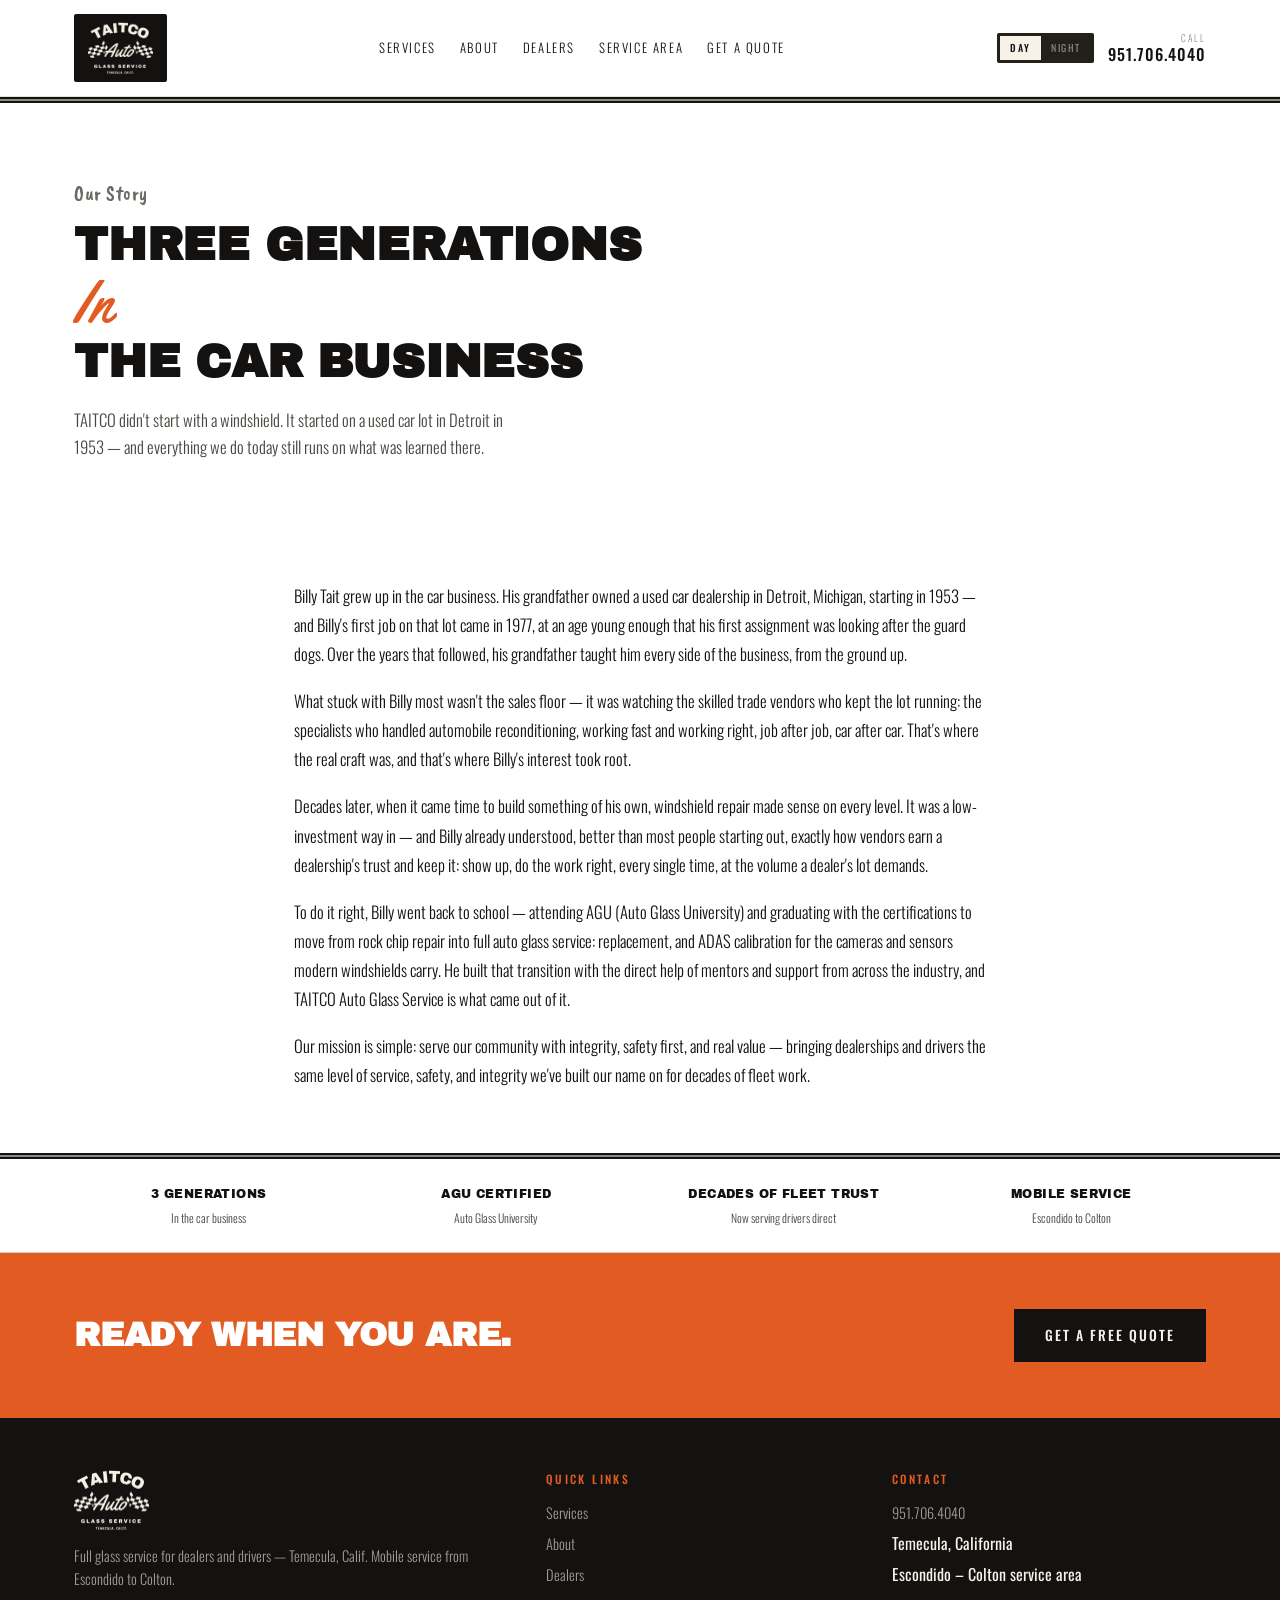
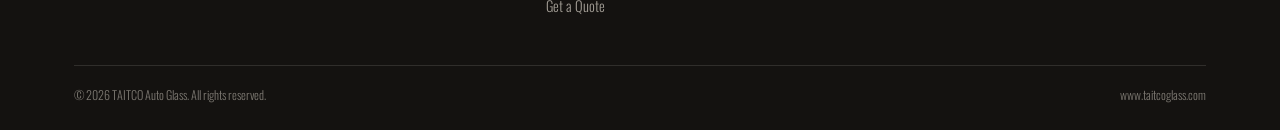
==== commit 8c7a9632: "Header now goes white in Day mode — logo sits on a dark plate for legibility, same as the truck door" ====
--- a/about.html
+++ b/about.html
@@ -14,7 +14,7 @@
 
 <header class="site-header">
   <div class="wrap">
-    <a href="index.html" class="brand"><img src="images/taitco-logo.png" alt="TAITCO Auto Glass Service — Temecula, Calif." class="brand-mark"></a>
+    <a href="index.html" class="brand"><span class="logo-plate"><img src="images/taitco-logo.png" alt="TAITCO Auto Glass Service — Temecula, Calif." class="brand-mark"></span></a>
     <nav class="main-nav">
       <a href="index.html#services">Services</a>
       <a href="about.html">About</a>
--- a/css/style.css
+++ b/css/style.css
@@ -34,6 +34,14 @@
   --ghostText:#F6F2E8;
   --fieldBg:#FFFFFF;
   --fieldBorder:#141210;
+
+  --headerBg:#141210;
+  --headerText:#F6F2E8;
+  --headerSub:#918d86;
+  --headerBorder:rgba(246,242,232,.15);
+  --headerHover:.08;
+  --logoPlateBg:transparent;
+  --logoPlatePad:0;
 }
 
 /* ---------- DAY (bright / outdoor) ---------- */
@@ -53,6 +61,14 @@
   --ghostText:#141210;
   --fieldBg:#FFFFFF;
   --fieldBorder:#141210;
+
+  --headerBg:#FFFFFF;
+  --headerText:#141210;
+  --headerSub:#6b6862;
+  --headerBorder:#e4dfd2;
+  --headerHover:.06;
+  --logoPlateBg:#141210;
+  --logoPlatePad:8px 14px;
 }
 
 *{box-sizing:border-box;margin:0;padding:0}
@@ -104,24 +120,34 @@
 /* ===================== HEADER ===================== */
 .site-header{
   position:sticky;top:0;z-index:100;
-  background:var(--ink);color:var(--cream);
+  background:var(--headerBg);color:var(--headerText);
+  border-bottom:1px solid var(--headerBorder);
+  transition:background .25s ease,color .25s ease,border-color .25s ease;
 }
 .site-header .wrap{
   display:flex;align-items:center;justify-content:space-between;gap:14px;
   padding-top:14px;padding-bottom:14px;
 }
 .brand{display:flex;align-items:center}
+.logo-plate{
+  display:inline-flex;align-items:center;
+  background:var(--logoPlateBg);padding:var(--logoPlatePad);
+  border-radius:2px;
+  transition:background .25s ease,padding .25s ease;
+}
 .brand-mark{height:52px;width:auto;display:block}
 
 .header-right{display:flex;align-items:center;gap:14px}
 
 .header-phone{
   font-family:var(--font-body);font-weight:500;font-size:1rem;letter-spacing:1px;
-  color:var(--cream);white-space:nowrap;text-align:right;line-height:1.15;
+  color:var(--headerText);white-space:nowrap;text-align:right;line-height:1.15;
+  transition:color .25s ease;
 }
 .header-phone small{
   display:block;font-weight:200;font-size:.6rem;letter-spacing:2px;
-  color:#918d86;text-transform:uppercase;margin-bottom:1px;
+  color:var(--headerSub);text-transform:uppercase;margin-bottom:1px;
+  transition:color .25s ease;
 }
 
 .theme-switch{display:flex;background:#232019;padding:3px;border-radius:2px}
@@ -138,7 +164,8 @@
   .main-nav{display:flex;gap:24px}
   .main-nav a{
     font-family:var(--font-body);font-weight:300;text-transform:uppercase;
-    font-size:.8rem;letter-spacing:1.6px;color:var(--cream);
+    font-size:.8rem;letter-spacing:1.6px;color:var(--headerText);
+    transition:color .25s ease;
   }
   .main-nav a:hover{color:var(--orange)}
 }
@@ -147,16 +174,21 @@
   display:flex;flex-direction:column;justify-content:center;gap:5px;
   width:28px;height:22px;background:none;border:none;cursor:pointer;padding:0;
 }
-.nav-toggle span{display:block;height:2px;width:100%;background:var(--cream)}
+.nav-toggle span{display:block;height:2px;width:100%;background:var(--headerText);transition:background .25s ease}
 .nav-toggle:focus-visible{outline:2px solid var(--orange);outline-offset:4px}
 @media (min-width:1000px){.nav-toggle{display:none}}
 
-.mobile-nav{display:none;flex-direction:column;background:var(--ink);border-top:1px solid rgba(246,242,232,.15)}
+.mobile-nav{
+  display:none;flex-direction:column;
+  background:var(--headerBg);border-top:1px solid var(--headerBorder);
+  transition:background .25s ease,border-color .25s ease;
+}
 .mobile-nav.open{display:flex}
 .mobile-nav a{
-  padding:15px 24px;border-bottom:1px solid rgba(246,242,232,.08);
+  padding:15px 24px;border-bottom:1px solid var(--headerBorder);
   font-family:var(--font-body);font-weight:300;text-transform:uppercase;
-  font-size:.85rem;letter-spacing:1.6px;color:var(--cream);
+  font-size:.85rem;letter-spacing:1.6px;color:var(--headerText);
+  transition:color .25s ease,border-color .25s ease;
 }
 .mobile-nav a:active{background:rgba(225,91,34,.15)}
 @media (min-width:1000px){.mobile-nav{display:none !important}}
